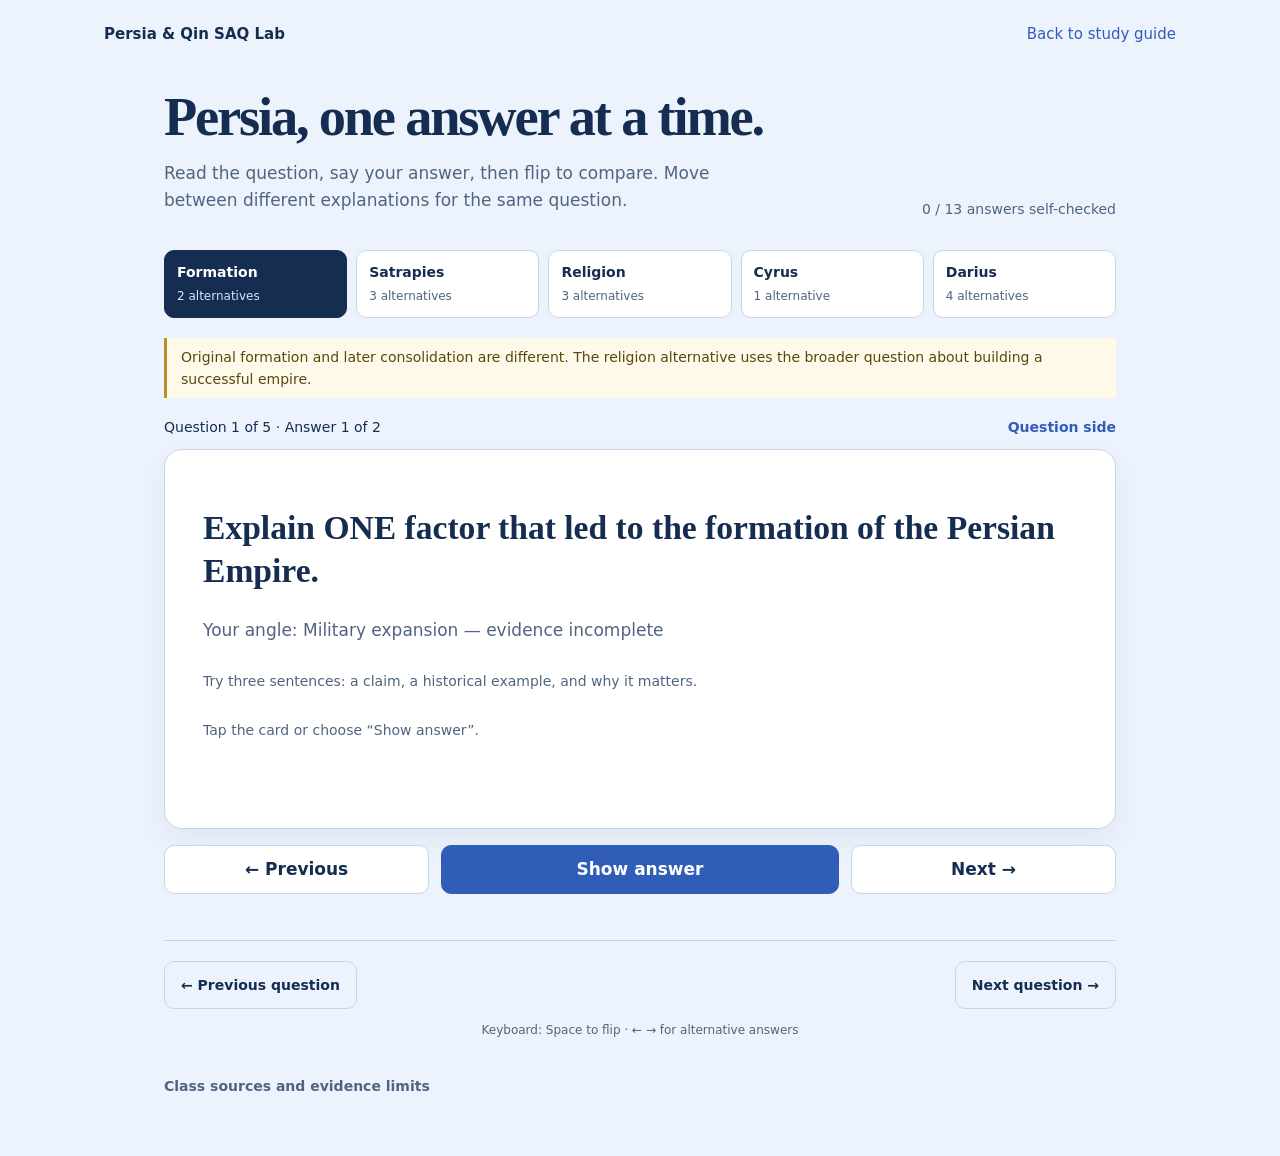
==== cards.html @ f844a017 "Add mobile Persia SAQ flip cards with expanded class-grounded evidence" ====
<!doctype html>
<html lang="en">
<head><meta charset="utf-8"><meta name="viewport" content="width=device-width,initial-scale=1"><meta name="description" content="Flip through teacher-grounded Persia SAQ model answers, with claims, evidence and analysis."><title>Persia • SAQ answer cards</title>
<style>
:root{--ink:#142d50;--blue:#305db8;--paper:#edf3fc;--line:#c7d5e8;--muted:#506481;--gold:#8b6513;--green:#176445}*{box-sizing:border-box}body{margin:0;background:var(--paper);color:var(--ink);font:17px/1.6 system-ui,-apple-system,BlinkMacSystemFont,"Segoe UI",sans-serif}button,select{font:inherit}button,a,select{-webkit-tap-highlight-color:transparent}button,select{min-height:48px}button{cursor:pointer;border:1px solid var(--line);border-radius:10px;padding:10px 16px;color:var(--ink);background:white;font-weight:650}button:hover{border-color:var(--blue)}button:focus-visible,a:focus-visible,select:focus-visible,summary:focus-visible{outline:3px solid #b47d00;outline-offset:4px}a{color:var(--blue)}header{max-width:1120px;margin:auto;padding:22px 24px;display:flex;justify-content:space-between;gap:18px;align-items:center}header a{text-decoration:none;font-size:15px}.brand{color:var(--ink);font-weight:750}main{max-width:1000px;margin:auto;padding:12px 24px 48px}.intro{display:flex;gap:24px;justify-content:space-between;align-items:end;margin-bottom:24px}h1{font:600 clamp(2.1rem,5vw,3.4rem)/1.1 Georgia,serif;letter-spacing:-.04em;margin:8px 0 12px}p{margin:0 0 12px}.intro p{color:var(--muted);max-width:600px}.progress{white-space:nowrap;font-size:14px;color:var(--muted);padding-bottom:6px}.topics{display:grid;grid-template-columns:repeat(5,minmax(0,1fr));gap:9px;margin-bottom:20px}.topics button{text-align:left;padding:12px;font-size:14px;line-height:1.4}.topics button span{display:block;font-size:12px;font-weight:450;color:var(--muted);margin-top:5px}.topics button[aria-pressed=true]{background:var(--ink);color:white;border-color:var(--ink)}.topics button[aria-pressed=true] span{color:#d8e5ff}.mobile-picker{display:none}select{width:100%;padding:10px;background:white;border:1px solid var(--line);border-radius:8px;color:var(--ink)}.scope{font-size:14px;border-left:3px solid #b98d2d;padding:8px 14px;margin:0 0 18px;color:#594710;background:#fff9e9}.deck-head{display:flex;justify-content:space-between;align-items:center;gap:16px;font-size:14px;margin-bottom:10px}.deck-head p{margin:0}.side-indicator{font-weight:700;color:var(--blue)}.card{background:white;border:1px solid var(--line);border-radius:18px;min-height:380px;padding:32px 38px;box-shadow:0 12px 30px #203f7110;cursor:pointer;overflow-wrap:anywhere}.card h2{font:600 clamp(1.65rem,3.5vw,2.1rem)/1.3 Georgia,serif;margin:24px 0}.card h3{font-size:1.1rem;margin:0 0 20px}.card .recall{font-size:17px;color:var(--muted);max-width:540px}.hint{font-size:14px;color:var(--muted);margin-top:26px}.tea{display:grid;gap:17px}.tea-row{display:grid;grid-template-columns:36px 1fr;gap:12px;align-items:start}.tea-row b{display:grid;place-items:center;width:32px;height:32px;background:#e9f0ff;color:var(--blue);border-radius:7px}.tea-row:nth-child(2) b{background:#fff2cc;color:var(--gold)}.tea-row:nth-child(3) b{background:#e0f3e9;color:var(--green)}.tea-row p{margin:0}.source{border-top:1px solid #e0e7f1;padding-top:16px;margin-top:22px;font-size:13px;color:var(--muted)}.bar{display:grid;grid-template-columns:1fr 1.5fr 1fr;gap:12px;margin-top:16px}.primary{background:var(--blue);border-color:var(--blue);color:white}.remember{display:flex;justify-content:center;gap:10px;margin:14px 0;min-height:48px}.remember button{font-size:14px}.remember[hidden]{display:none}.saved{color:var(--green);font-size:14px;text-align:center;min-height:24px}.question-nav{display:flex;justify-content:space-between;gap:12px;border-top:1px solid var(--line);padding-top:20px;margin-top:22px}.question-nav button{background:transparent;font-size:14px}.details{font-size:14px;color:var(--muted);margin-top:24px}.details summary{cursor:pointer;min-height:44px;display:flex;align-items:center;font-weight:650}.details p{margin:10px 0}.key-help{font-size:12px;color:var(--muted);margin-top:12px;text-align:center}.fade{animation:turn .18s ease-out}@keyframes turn{from{opacity:.5;transform:translateY(5px)}to{opacity:1;transform:none}}[hidden]{display:none!important}@media(prefers-reduced-motion:reduce){*{animation:none!important;scroll-behavior:auto!important}}@media(max-width:640px){body{font-size:16px}header{padding:16px;align-items:start}header a{font-size:13px}main{padding:8px 16px 32px}.intro{display:block;margin-bottom:16px}.intro p{font-size:15px}.progress{margin-top:8px}.topics{display:none}.mobile-picker{display:block;margin:16px 0}.mobile-picker label{display:block;font-size:14px;font-weight:650;margin-bottom:6px}.card{padding:23px 20px;min-height:360px;border-radius:14px}.card h2{margin:22px 0}.deck-head{font-size:12px}.bar{gap:7px;grid-template-columns:1fr 1.3fr 1fr}.bar button{padding:10px 5px;font-size:14px}.tea-row{grid-template-columns:28px 1fr;gap:9px}.tea-row b{width:26px;height:28px;font-size:14px}.question-nav button{font-size:13px;padding:9px}.scope{font-size:13px}.key-help{display:none}}
@media(max-width:640px){main{padding-bottom:115px}.bar{position:fixed;bottom:0;left:0;right:0;z-index:5;background:var(--paper);padding:10px 12px max(10px,env(safe-area-inset-bottom));margin:0;border-top:1px solid var(--line);box-shadow:0 -5px 20px #142d500c}.card{scroll-margin-top:12px}}
</style></head>
<body><header><a class="brand" href="./">Persia &amp; Qin SAQ Lab</a><a href="./">Back to study guide</a></header>
<main><div class="intro"><div><h1>Persia, one answer at a time.</h1><p>Read the question, say your answer, then flip to compare. Move between different explanations for the same question.</p></div><div id="progress" class="progress"></div></div>
<nav id="topics" class="topics" aria-label="Choose a question"></nav><div class="mobile-picker"><label for="question">Choose a question</label><select id="question"></select></div>
<p class="scope" id="scope"></p><div class="deck-head"><p id="position"></p><span id="side" class="side-indicator">Question side</span></div>
<article id="card" class="card" aria-label="SAQ revision card"><div id="front"><h2 id="prompt"></h2><p id="angle" class="recall"></p><p class="hint">Try three sentences: a claim, a historical example, and why it matters.</p><p class="hint">Tap the card or choose “Show answer”.</p></div><div id="back" hidden><h3 id="answerTitle"></h3><div id="tea" class="tea"></div><p class="source" id="source"></p></div></article>
<div class="bar"><button id="prev" aria-label="Previous alternative answer">← Previous</button><button id="flip" class="primary" aria-expanded="false" aria-controls="back">Show answer</button><button id="next" aria-label="Next alternative answer">Next →</button></div>
<div class="remember" id="remember" hidden><button id="again">Review again</button><button id="known">I can explain this</button></div><p id="status" class="saved" role="status" aria-live="polite"></p>
<div class="question-nav"><button id="prevQuestion">← Previous question</button><button id="nextQuestion">Next question →</button></div>
<p class="key-help">Keyboard: Space to flip · ← → for alternative answers</p>
<details class="details"><summary>Class sources and evidence limits</summary><p>These cards use the verified teacher-provided Persian Podcast Notes Worksheet, its rubric, and the Religion and Political Authority Worksheet and teacher answer document, especially Source 6: the Behistun Inscription. The explanations are tutor analysis of those materials. No outside historical examples have been added.</p><p>The Persia worksheet is a notes template, not completed student notes. Its headings establish Cyrus’s expansion, Darius’s administration, satrapies, the Royal Road and tolerance; they do not supply a detailed conquest example. The formation and Cyrus cards therefore explicitly flag their weaker evidence. The unread podcast and museum presentation are not treated as verified sources.</p><p>Religious tolerance helps explain building lasting imperial rule. Darius’s later religious claims explain consolidation and legitimacy, not the original formation under Cyrus. Card 2 in the first question uses the broader successful-empire wording discussed in our revision.</p><p>Some questions have fewer than four distinct supported alternatives. Similar wording has not been padded into extra factors. T–E–A follows your class scaffold; the labels are for revision, and each model contains three sentences.</p><p>Self-assessments stay in this browser. They are not test scores, teacher marks or synced accounts.</p></details>
</main>
<script>
const W='Persian Podcast Notes Worksheet: class topic and key concepts; explanation is tutor analysis.';
const B='Religion and Political Authority Worksheet, Source 6 (Behistun), and teacher answer document; explanation is tutor analysis.';
const groups=[
{name:'Formation',prompt:'Explain ONE factor that led to the formation of the Persian Empire.',scope:'Original formation and later consolidation are different. The religion alternative uses the broader question about building a successful empire.',answers:[
{name:'Military expansion — evidence incomplete',t:'Military expansion under Cyrus the Great contributed to the formation of the Persian Empire.',e:'The verified teacher worksheet identifies expansion under Cyrus the Great, but it does not name a conquest or describe an event that can supply a sufficiently specific historical example.',a:'Bringing different territories under one ruler expanded Persian control beyond its original kingdom and established an empire governing multiple peoples.',source:W+' Incomplete model: this E is a source-coverage note, not exam-ready historical evidence; a named conquest from the teacher resource is still needed.'},
{name:'Religious tolerance',prompt:'Explain ONE factor that helped Persia develop into a successful empire.',t:'Religious tolerance helped Persia build a successful empire by encouraging cooperation among conquered peoples.',e:'The Persian worksheet describes an imperial policy of tolerating conquered peoples’ religions, customs and laws, allowing communities to retain local practices under Persian political authority.',a:'Preserving local traditions reduced the disruption caused by conquest and gave communities fewer reasons to resist, helping Persian rulers turn military victories into lasting imperial control.',source:W+' Scope: this explains durable imperial rule, not the precise event that founded the empire.'}
]},
{name:'Satrapies',prompt:'Explain ONE way the satrapy system contributed to Persian success.',scope:'Three supported mechanisms: distributing work, extending royal authority, and coordinating government. A satrapy is a province; a satrap is its governor.',answers:[
{name:'Administrative efficiency',t:'The satrapy system contributed to Persian success by distributing the work of governing a large empire.',e:'In the satrapy system, Persian territory was divided into provinces called satrapies, each administered by a governor called a satrap who handled regional government under the king’s authority.',a:'Delegating regional responsibilities reduced the burden on the king, allowing government to operate across distant territories without requiring him to manage every local matter.',source:W},
{name:'Extending royal authority',t:'The satrapy system contributed to Persian success by extending royal authority into the provinces.',e:'Satraps exercised regional government within the Persian Empire while the king retained overall authority, so each satrapy remained an imperial province rather than a separate sovereign kingdom.',a:'Their position connected regional government to the Persian king, allowing the empire to delegate administrative work while retaining political control.',source:W},
{name:'Communication and coordination',t:'The satrapy system worked more effectively when provincial administration was connected by imperial communication.',e:'The Royal Road supported communication between royal authority and provincial officials, carrying the king’s orders outward and reports from regional administration back toward the centre.',a:'Communication helped connect provincial decisions with royal priorities, making it easier to coordinate government across distance.',source:W+' This specifies the road’s administrative use; a named route or journey time has not been verified in the class resources.'}
]},
{name:'Religion',prompt:'Explain ONE way religion supported the success of Persian rule.',scope:'Different explanations: accommodate communities, establish a right to rule, or give the restoration of order a moral justification.',answers:[
{name:'Tolerance and cooperation',t:'Religious tolerance supported Persian success by making imperial rule more acceptable to different communities.',e:'The teacher’s Persian worksheet describes tolerance of subject peoples’ religions, customs and laws, so communities could retain their religious traditions while remaining under Persian rule.',a:'Allowing communities to preserve valued traditions reduced the changes imposed by conquest, giving them fewer religious reasons to resist Persian authority.',source:W},
{name:'Divine legitimacy',t:'Religion supported Persian success by strengthening the king’s claim to legitimate authority.',e:'In the Behistun Inscription, dated around 520 BCE in the class worksheet, Darius credited Ahura Mazda with granting him kingship and authority over twenty-three lands, including Babylonia and Egypt.',a:'This presented his kingship as divinely approved, giving subjects a reason to recognize his authority beyond his possession of military power.',source:B},
{name:'Righteous order',t:'Religion supported Persian authority by presenting the suppression of rebellion as the restoration of righteous order.',e:'The teacher’s Behistun answer explains that Darius associated his suppression of rebellions with Ahura Mazda and asha, the Zoroastrian concept of truth, order and righteousness.',a:'This framing could make support for Darius appear morally justified and portray resistance as a threat to rightful order, strengthening his argument for obedience.',source:B}
]},
{name:'Cyrus',prompt:'Explain ONE characteristic of Cyrus’s leadership.',scope:'One characteristic is verified in the available worksheet. Specific personal acts of tolerance have not been confirmed in the teacher resources read so far.',answers:[
{name:'Expansionist leadership — evidence incomplete',t:'One characteristic of Cyrus’s leadership was his emphasis on territorial expansion.',e:'The verified teacher worksheet names Cyrus’s rise and expansion but does not supply a named campaign, conquered place or detailed action to substantiate this characteristic.',a:'Extending Persian authority over additional territories made Cyrus central to the empire’s growth and increased the range of peoples brought under Persian rule.',source:W+' Incomplete model: this E identifies the missing evidence and should not be copied as an exam answer; a concrete teacher-confirmed example is still needed.'}
]},
{name:'Darius',prompt:'Explain ONE characteristic of Darius’s leadership.',scope:'Four distinct alternatives: administrative organization, infrastructure, religious legitimacy and royal ancestry.',answers:[
{name:'Administrative organization',t:'One characteristic of Darius’s leadership was his emphasis on organizing imperial government.',e:'Darius’s administration used satrapies as provincial units, with satraps carrying out regional government while remaining subject to the Persian king’s overall authority.',a:'Dividing administrative responsibilities among regional governors made a large empire more manageable while preserving the king’s overall authority.',source:W},
{name:'Infrastructure',t:'One characteristic of Darius’s leadership was his use of infrastructure to support imperial coordination.',e:'The Royal Road connected imperial communication with regional government by supporting the movement of royal orders and officials’ reports across Persian territory.',a:'Connecting distant regions helped orders and information travel between officials and royal authority, improving the government’s ability to coordinate its work.',source:W},
{name:'Religious legitimacy',t:'One characteristic of Darius’s leadership was his use of religion to justify his authority.',e:'In the Behistun Inscription around 520 BCE, Darius attributed his kingship to Ahura Mazda and listed twenty-three subject lands, including Persia, Babylonia and Egypt, under this claim of divine support.',a:'Presenting himself as divinely chosen strengthened his claim to rightful rule and gave his political authority a religious justification.',source:B},
{name:'Royal ancestry',t:'One characteristic of Darius’s leadership was his emphasis on royal ancestry to establish his legitimacy.',e:'In the Behistun extract, Darius traced his ancestry through Hystaspes back to Achaemenes and claimed that eight members of his dynasty had been kings before him, making him the ninth.',a:'Associating himself with an established royal family presented his kingship as a continuation of legitimate dynastic authority, providing an ancestral justification alongside his religious claim.',source:B}
]}
];
let q=0,n=0,revealed=false;const $=id=>document.getElementById(id);let marks={};const storageKey='persia-saq-cards-v1';try{const stored=JSON.parse(localStorage.getItem(storageKey)||'{}');if(stored&&typeof stored==='object'&&!Array.isArray(stored))marks=stored}catch{}
const total=groups.reduce((s,g)=>s+g.answers.length,0);const validKeys=new Set(groups.flatMap((g,i)=>g.answers.map((a,j)=>i+'-'+j)));
groups.forEach((g,i)=>{const b=document.createElement('button');b.textContent=g.name;const s=document.createElement('span');s.textContent=g.answers.length+' alternative'+(g.answers.length===1?'':'s');b.append(s);b.onclick=()=>selectQuestion(i);$('topics').append(b);const o=document.createElement('option');o.value=i;o.textContent=(i+1)+'. '+g.name+' ('+g.answers.length+')';$('question').append(o)});
function bringCardIntoView(){if(matchMedia('(max-width:640px)').matches)$('card').scrollIntoView({block:'start'})}
function selectQuestion(i){q=(i+groups.length)%groups.length;n=0;revealed=false;render();bringCardIntoView()}
function move(d){n=(n+d+groups[q].answers.length)%groups[q].answers.length;revealed=false;render();bringCardIntoView()}
function render(){const g=groups[q],a=g.answers[n],key=q+'-'+n;$('question').value=q;[...$('topics').children].forEach((b,i)=>b.setAttribute('aria-pressed',i===q));$('scope').textContent=g.scope;$('position').textContent='Question '+(q+1)+' of 5 · Answer '+(n+1)+' of '+g.answers.length;$('prompt').textContent=a.prompt||g.prompt;$('angle').textContent='Your angle: '+a.name;$('answerTitle').textContent=a.name;$('tea').replaceChildren();[['T',a.t],['E',a.e],['A',a.a]].forEach(([label,text])=>{const row=document.createElement('div');row.className='tea-row';const b=document.createElement('b');b.textContent=label;const p=document.createElement('p');p.textContent=text;row.append(b,p);$('tea').append(row)});$('source').textContent=a.source;$('front').hidden=revealed;$('back').hidden=!revealed;$('side').textContent=revealed?'T–E–A answer':'Question side';$('flip').textContent=revealed?'Show question':'Show answer';$('flip').setAttribute('aria-expanded',revealed);$('remember').hidden=!revealed;$('prev').disabled=g.answers.length===1;$('next').disabled=g.answers.length===1;$('status').textContent=marks[key]==='known'?'Marked: I can explain this':marks[key]==='again'?'Marked for another review':'';const known=Object.entries(marks).filter(([k,v])=>validKeys.has(k)&&v==='known').length;$('progress').textContent=known+' / '+total+' answers self-checked';$('card').classList.remove('fade');void $('card').offsetWidth;$('card').classList.add('fade')}
function flip(){revealed=!revealed;render();bringCardIntoView()}
function mark(value){marks[q+'-'+n]=value;let saved=true;try{localStorage.setItem(storageKey,JSON.stringify(marks))}catch{saved=false}render();if(!saved)$('status').textContent+=' · This browser could not save your choice.'}
$('flip').onclick=flip;$('card').onclick=()=>{if(!window.getSelection().toString())flip()};$('prev').onclick=()=>move(-1);$('next').onclick=()=>move(1);$('question').onchange=e=>selectQuestion(Number(e.target.value));$('prevQuestion').onclick=()=>selectQuestion(q-1);$('nextQuestion').onclick=()=>selectQuestion(q+1);$('known').onclick=()=>mark('known');$('again').onclick=()=>mark('again');document.addEventListener('keydown',e=>{if(e.target.closest('button,select,a,summary,input,textarea')||e.altKey||e.metaKey||e.ctrlKey)return;if(e.code==='Space'){e.preventDefault();flip()}else if(e.key==='ArrowRight'){e.preventDefault();move(1)}else if(e.key==='ArrowLeft'){e.preventDefault();move(-1)}});render();
</script></body></html>
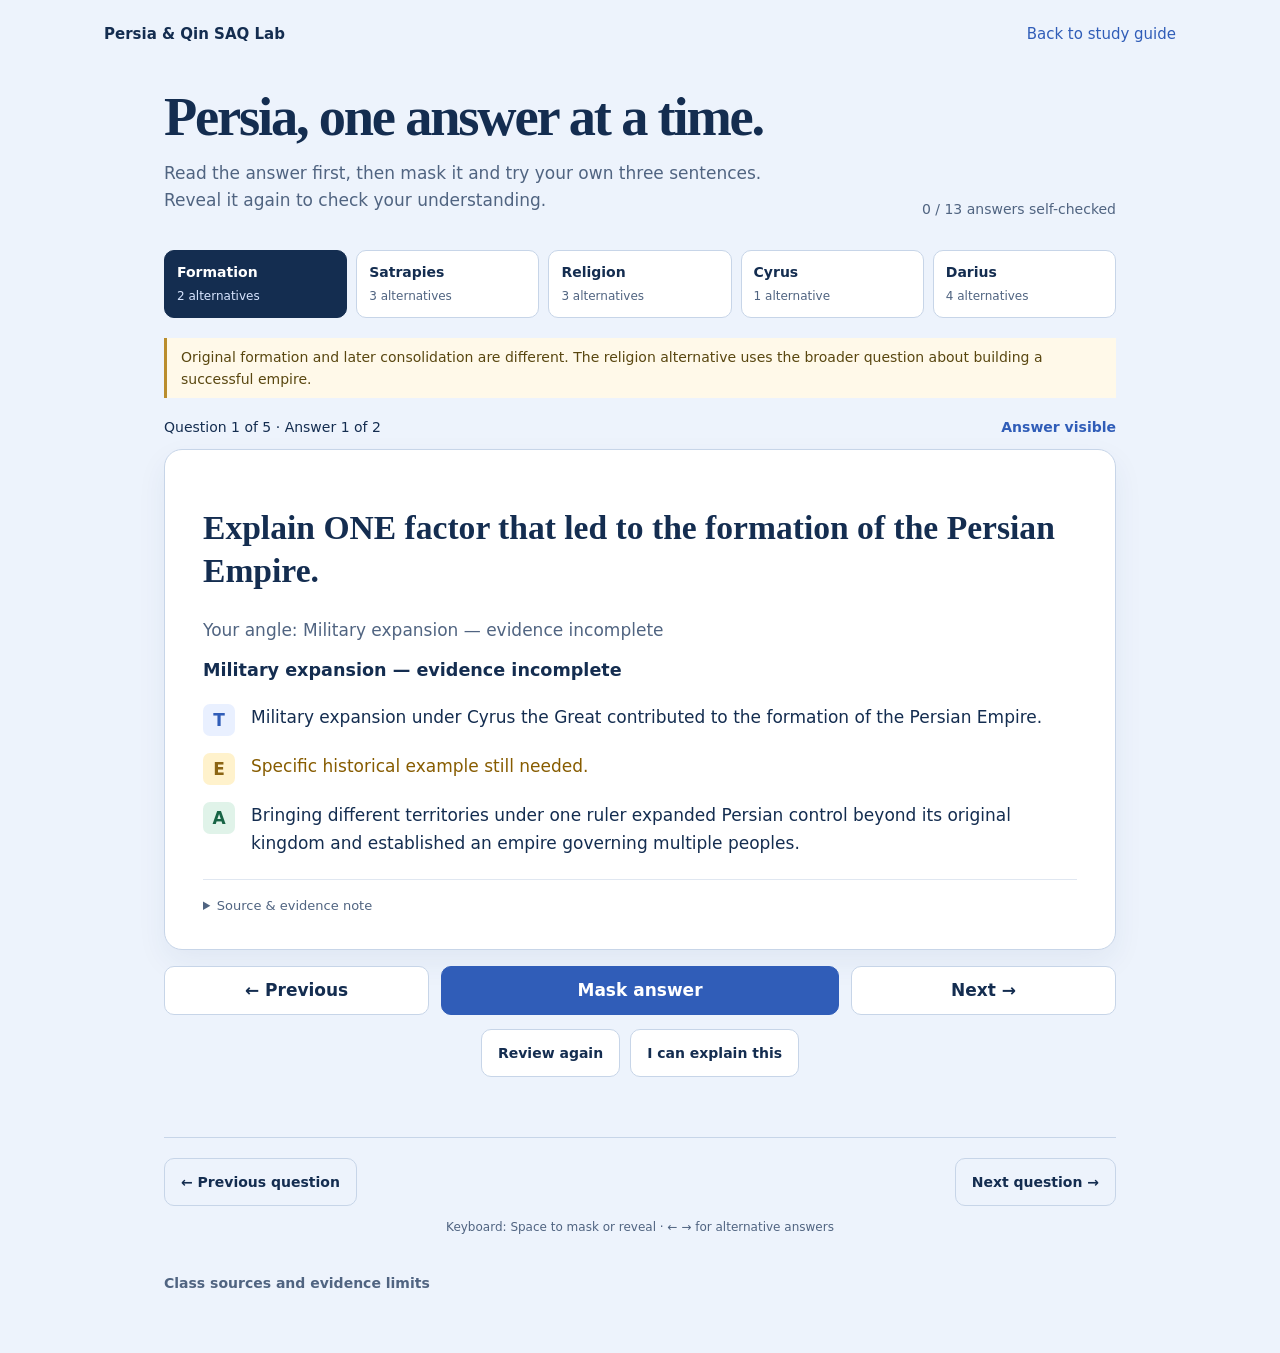
==== commit 51836543: "Show SAQ answers first with an explicit mask and reveal button" ====
--- a/cards.html
+++ b/cards.html
@@ -2,18 +2,18 @@
 <html lang="en">
 <head><meta charset="utf-8"><meta name="viewport" content="width=device-width,initial-scale=1"><meta name="description" content="Flip through teacher-grounded Persia SAQ model answers, with claims, evidence and analysis."><title>Persia • SAQ answer cards</title>
 <style>
-:root{--ink:#142d50;--blue:#305db8;--paper:#edf3fc;--line:#c7d5e8;--muted:#506481;--gold:#8b6513;--green:#176445}*{box-sizing:border-box}body{margin:0;background:var(--paper);color:var(--ink);font:17px/1.6 system-ui,-apple-system,BlinkMacSystemFont,"Segoe UI",sans-serif}button,select{font:inherit}button,a,select{-webkit-tap-highlight-color:transparent}button,select{min-height:48px}button{cursor:pointer;border:1px solid var(--line);border-radius:10px;padding:10px 16px;color:var(--ink);background:white;font-weight:650}button:hover{border-color:var(--blue)}button:focus-visible,a:focus-visible,select:focus-visible,summary:focus-visible{outline:3px solid #b47d00;outline-offset:4px}a{color:var(--blue)}header{max-width:1120px;margin:auto;padding:22px 24px;display:flex;justify-content:space-between;gap:18px;align-items:center}header a{text-decoration:none;font-size:15px}.brand{color:var(--ink);font-weight:750}main{max-width:1000px;margin:auto;padding:12px 24px 48px}.intro{display:flex;gap:24px;justify-content:space-between;align-items:end;margin-bottom:24px}h1{font:600 clamp(2.1rem,5vw,3.4rem)/1.1 Georgia,serif;letter-spacing:-.04em;margin:8px 0 12px}p{margin:0 0 12px}.intro p{color:var(--muted);max-width:600px}.progress{white-space:nowrap;font-size:14px;color:var(--muted);padding-bottom:6px}.topics{display:grid;grid-template-columns:repeat(5,minmax(0,1fr));gap:9px;margin-bottom:20px}.topics button{text-align:left;padding:12px;font-size:14px;line-height:1.4}.topics button span{display:block;font-size:12px;font-weight:450;color:var(--muted);margin-top:5px}.topics button[aria-pressed=true]{background:var(--ink);color:white;border-color:var(--ink)}.topics button[aria-pressed=true] span{color:#d8e5ff}.mobile-picker{display:none}select{width:100%;padding:10px;background:white;border:1px solid var(--line);border-radius:8px;color:var(--ink)}.scope{font-size:14px;border-left:3px solid #b98d2d;padding:8px 14px;margin:0 0 18px;color:#594710;background:#fff9e9}.deck-head{display:flex;justify-content:space-between;align-items:center;gap:16px;font-size:14px;margin-bottom:10px}.deck-head p{margin:0}.side-indicator{font-weight:700;color:var(--blue)}.card{background:white;border:1px solid var(--line);border-radius:18px;min-height:380px;padding:32px 38px;box-shadow:0 12px 30px #203f7110;cursor:pointer;overflow-wrap:anywhere}.card h2{font:600 clamp(1.65rem,3.5vw,2.1rem)/1.3 Georgia,serif;margin:24px 0}.card h3{font-size:1.1rem;margin:0 0 20px}.card .recall{font-size:17px;color:var(--muted);max-width:540px}.hint{font-size:14px;color:var(--muted);margin-top:26px}.tea{display:grid;gap:17px}.tea-row{display:grid;grid-template-columns:36px 1fr;gap:12px;align-items:start}.tea-row b{display:grid;place-items:center;width:32px;height:32px;background:#e9f0ff;color:var(--blue);border-radius:7px}.tea-row:nth-child(2) b{background:#fff2cc;color:var(--gold)}.tea-row:nth-child(3) b{background:#e0f3e9;color:var(--green)}.tea-row p{margin:0}.source{border-top:1px solid #e0e7f1;padding-top:16px;margin-top:22px;font-size:13px;color:var(--muted)}.bar{display:grid;grid-template-columns:1fr 1.5fr 1fr;gap:12px;margin-top:16px}.primary{background:var(--blue);border-color:var(--blue);color:white}.remember{display:flex;justify-content:center;gap:10px;margin:14px 0;min-height:48px}.remember button{font-size:14px}.remember[hidden]{display:none}.saved{color:var(--green);font-size:14px;text-align:center;min-height:24px}.question-nav{display:flex;justify-content:space-between;gap:12px;border-top:1px solid var(--line);padding-top:20px;margin-top:22px}.question-nav button{background:transparent;font-size:14px}.details{font-size:14px;color:var(--muted);margin-top:24px}.details summary{cursor:pointer;min-height:44px;display:flex;align-items:center;font-weight:650}.details p{margin:10px 0}.key-help{font-size:12px;color:var(--muted);margin-top:12px;text-align:center}.fade{animation:turn .18s ease-out}@keyframes turn{from{opacity:.5;transform:translateY(5px)}to{opacity:1;transform:none}}[hidden]{display:none!important}@media(prefers-reduced-motion:reduce){*{animation:none!important;scroll-behavior:auto!important}}@media(max-width:640px){body{font-size:16px}header{padding:16px;align-items:start}header a{font-size:13px}main{padding:8px 16px 32px}.intro{display:block;margin-bottom:16px}.intro p{font-size:15px}.progress{margin-top:8px}.topics{display:none}.mobile-picker{display:block;margin:16px 0}.mobile-picker label{display:block;font-size:14px;font-weight:650;margin-bottom:6px}.card{padding:23px 20px;min-height:360px;border-radius:14px}.card h2{margin:22px 0}.deck-head{font-size:12px}.bar{gap:7px;grid-template-columns:1fr 1.3fr 1fr}.bar button{padding:10px 5px;font-size:14px}.tea-row{grid-template-columns:28px 1fr;gap:9px}.tea-row b{width:26px;height:28px;font-size:14px}.question-nav button{font-size:13px;padding:9px}.scope{font-size:13px}.key-help{display:none}}
+:root{--ink:#142d50;--blue:#305db8;--paper:#edf3fc;--line:#c7d5e8;--muted:#506481;--gold:#8b6513;--green:#176445}*{box-sizing:border-box}body{margin:0;background:var(--paper);color:var(--ink);font:17px/1.6 system-ui,-apple-system,BlinkMacSystemFont,"Segoe UI",sans-serif}button,select{font:inherit}button,a,select{-webkit-tap-highlight-color:transparent}button,select{min-height:48px}button{cursor:pointer;border:1px solid var(--line);border-radius:10px;padding:10px 16px;color:var(--ink);background:white;font-weight:650}button:hover{border-color:var(--blue)}button:focus-visible,a:focus-visible,select:focus-visible,summary:focus-visible{outline:3px solid #b47d00;outline-offset:4px}a{color:var(--blue)}header{max-width:1120px;margin:auto;padding:22px 24px;display:flex;justify-content:space-between;gap:18px;align-items:center}header a{text-decoration:none;font-size:15px}.brand{color:var(--ink);font-weight:750}main{max-width:1000px;margin:auto;padding:12px 24px 48px}.intro{display:flex;gap:24px;justify-content:space-between;align-items:end;margin-bottom:24px}h1{font:600 clamp(2.1rem,5vw,3.4rem)/1.1 Georgia,serif;letter-spacing:-.04em;margin:8px 0 12px}p{margin:0 0 12px}.intro p{color:var(--muted);max-width:600px}.progress{white-space:nowrap;font-size:14px;color:var(--muted);padding-bottom:6px}.topics{display:grid;grid-template-columns:repeat(5,minmax(0,1fr));gap:9px;margin-bottom:20px}.topics button{text-align:left;padding:12px;font-size:14px;line-height:1.4}.topics button span{display:block;font-size:12px;font-weight:450;color:var(--muted);margin-top:5px}.topics button[aria-pressed=true]{background:var(--ink);color:white;border-color:var(--ink)}.topics button[aria-pressed=true] span{color:#d8e5ff}.mobile-picker{display:none}select{width:100%;padding:10px;background:white;border:1px solid var(--line);border-radius:8px;color:var(--ink)}.scope{font-size:14px;border-left:3px solid #b98d2d;padding:8px 14px;margin:0 0 18px;color:#594710;background:#fff9e9}.deck-head{display:flex;justify-content:space-between;align-items:center;gap:16px;font-size:14px;margin-bottom:10px}.deck-head p{margin:0}.side-indicator{font-weight:700;color:var(--blue)}.card{background:white;border:1px solid var(--line);border-radius:18px;min-height:380px;padding:32px 38px;box-shadow:0 12px 30px #203f7110;cursor:default;overflow-wrap:anywhere}.card h2{font:600 clamp(1.65rem,3.5vw,2.1rem)/1.3 Georgia,serif;margin:24px 0}.card h3{font-size:1.1rem;margin:0 0 20px}.card .recall{font-size:17px;color:var(--muted);max-width:540px}.hint{font-size:14px;color:var(--muted);margin-top:26px}.tea{display:grid;gap:17px}.tea-row{display:grid;grid-template-columns:36px 1fr;gap:12px;align-items:start}.tea-row b{display:grid;place-items:center;width:32px;height:32px;background:#e9f0ff;color:var(--blue);border-radius:7px}.tea-row:nth-child(2) b{background:#fff2cc;color:var(--gold)}.tea-row:nth-child(3) b{background:#e0f3e9;color:var(--green)}.tea-row p{margin:0}.source{border-top:1px solid #e0e7f1;padding-top:16px;margin-top:22px;font-size:13px;color:var(--muted)}.bar{display:grid;grid-template-columns:1fr 1.5fr 1fr;gap:12px;margin-top:16px}.primary{background:var(--blue);border-color:var(--blue);color:white}.remember{display:flex;justify-content:center;gap:10px;margin:14px 0;min-height:48px}.remember button{font-size:14px}.remember[hidden]{display:none}.saved{color:var(--green);font-size:14px;text-align:center;min-height:24px}.question-nav{display:flex;justify-content:space-between;gap:12px;border-top:1px solid var(--line);padding-top:20px;margin-top:22px}.question-nav button{background:transparent;font-size:14px}.details{font-size:14px;color:var(--muted);margin-top:24px}.details summary{cursor:pointer;min-height:44px;display:flex;align-items:center;font-weight:650}.details p{margin:10px 0}.key-help{font-size:12px;color:var(--muted);margin-top:12px;text-align:center}.fade{animation:turn .18s ease-out}@keyframes turn{from{opacity:.5;transform:translateY(5px)}to{opacity:1;transform:none}}[hidden]{display:none!important}@media(prefers-reduced-motion:reduce){*{animation:none!important;scroll-behavior:auto!important}}@media(max-width:640px){body{font-size:16px}header{padding:16px;align-items:start}header a{font-size:13px}main{padding:8px 16px 32px}.intro{display:block;margin-bottom:16px}.intro p{font-size:15px}.progress{margin-top:8px}.topics{display:none}.mobile-picker{display:block;margin:16px 0}.mobile-picker label{display:block;font-size:14px;font-weight:650;margin-bottom:6px}.card{padding:23px 20px;min-height:360px;border-radius:14px}.card h2{margin:22px 0}.deck-head{font-size:12px}.bar{gap:7px;grid-template-columns:1fr 1.3fr 1fr}.bar button{padding:10px 5px;font-size:14px}.tea-row{grid-template-columns:28px 1fr;gap:9px}.tea-row b{width:26px;height:28px;font-size:14px}.question-nav button{font-size:13px;padding:9px}.scope{font-size:13px}.key-help{display:none}}
 @media(max-width:640px){main{padding-bottom:115px}.bar{position:fixed;bottom:0;left:0;right:0;z-index:5;background:var(--paper);padding:10px 12px max(10px,env(safe-area-inset-bottom));margin:0;border-top:1px solid var(--line);box-shadow:0 -5px 20px #142d500c}.card{scroll-margin-top:12px}}
 </style></head>
 <body><header><a class="brand" href="./">Persia &amp; Qin SAQ Lab</a><a href="./">Back to study guide</a></header>
-<main><div class="intro"><div><h1>Persia, one answer at a time.</h1><p>Read the question, say your answer, then flip to compare. Move between different explanations for the same question.</p></div><div id="progress" class="progress"></div></div>
+<main><div class="intro"><div><h1>Persia, one answer at a time.</h1><p>Read the answer first, then mask it and try your own three sentences. Reveal it again to check your understanding.</p></div><div id="progress" class="progress"></div></div>
 <nav id="topics" class="topics" aria-label="Choose a question"></nav><div class="mobile-picker"><label for="question">Choose a question</label><select id="question"></select></div>
 <p class="scope" id="scope"></p><div class="deck-head"><p id="position"></p><span id="side" class="side-indicator">Question side</span></div>
-<article id="card" class="card" aria-label="SAQ revision card"><div id="front"><h2 id="prompt"></h2><p id="angle" class="recall"></p><p class="hint">Try three sentences: a claim, a historical example, and why it matters.</p><p class="hint">Tap the card or choose “Show answer”.</p></div><div id="back" hidden><h3 id="answerTitle"></h3><div id="tea" class="tea"></div><p class="source" id="source"></p></div></article>
-<div class="bar"><button id="prev" aria-label="Previous alternative answer">← Previous</button><button id="flip" class="primary" aria-expanded="false" aria-controls="back">Show answer</button><button id="next" aria-label="Next alternative answer">Next →</button></div>
+<article id="card" class="card" aria-label="SAQ revision card"><div id="front"><h2 id="prompt"></h2><p id="angle" class="recall"></p><p class="hint" id="recallHint" hidden>Try three sentences: a claim, a historical example, and why it matters. Then choose “Reveal answer” to compare.</p></div><div id="back" hidden><h3 id="answerTitle"></h3><div id="tea" class="tea"></div><details class="source"><summary>Source &amp; evidence note</summary><p id="source"></p></details></div></article>
+<div class="bar"><button id="prev" aria-label="Previous alternative answer">← Previous</button><button id="flip" class="primary" aria-expanded="true" aria-controls="back">Mask answer</button><button id="next" aria-label="Next alternative answer">Next →</button></div>
 <div class="remember" id="remember" hidden><button id="again">Review again</button><button id="known">I can explain this</button></div><p id="status" class="saved" role="status" aria-live="polite"></p>
 <div class="question-nav"><button id="prevQuestion">← Previous question</button><button id="nextQuestion">Next question →</button></div>
-<p class="key-help">Keyboard: Space to flip · ← → for alternative answers</p>
+<p class="key-help">Keyboard: Space to mask or reveal · ← → for alternative answers</p>
 <details class="details"><summary>Class sources and evidence limits</summary><p>These cards use the verified teacher-provided Persian Podcast Notes Worksheet, its rubric, and the Religion and Political Authority Worksheet and teacher answer document, especially Source 6: the Behistun Inscription. The explanations are tutor analysis of those materials. No outside historical examples have been added.</p><p>The Persia worksheet is a notes template, not completed student notes. Its headings establish Cyrus’s expansion, Darius’s administration, satrapies, the Royal Road and tolerance; they do not supply a detailed conquest example. The formation and Cyrus cards therefore explicitly flag their weaker evidence. The unread podcast and museum presentation are not treated as verified sources.</p><p>Religious tolerance helps explain building lasting imperial rule. Darius’s later religious claims explain consolidation and legitimacy, not the original formation under Cyrus. Card 2 in the first question uses the broader successful-empire wording discussed in our revision.</p><p>Some questions have fewer than four distinct supported alternatives. Similar wording has not been padded into extra factors. T–E–A follows your class scaffold; the labels are for revision, and each model contains three sentences.</p><p>Self-assessments stay in this browser. They are not test scores, teacher marks or synced accounts.</p></details>
 </main>
 <script>
@@ -21,8 +21,8 @@
 const B='Religion and Political Authority Worksheet, Source 6 (Behistun), and teacher answer document; explanation is tutor analysis.';
 const groups=[
 {name:'Formation',prompt:'Explain ONE factor that led to the formation of the Persian Empire.',scope:'Original formation and later consolidation are different. The religion alternative uses the broader question about building a successful empire.',answers:[
-{name:'Military expansion — evidence incomplete',t:'Military expansion under Cyrus the Great contributed to the formation of the Persian Empire.',e:'The verified teacher worksheet identifies expansion under Cyrus the Great, but it does not name a conquest or describe an event that can supply a sufficiently specific historical example.',a:'Bringing different territories under one ruler expanded Persian control beyond its original kingdom and established an empire governing multiple peoples.',source:W+' Incomplete model: this E is a source-coverage note, not exam-ready historical evidence; a named conquest from the teacher resource is still needed.'},
-{name:'Religious tolerance',prompt:'Explain ONE factor that helped Persia develop into a successful empire.',t:'Religious tolerance helped Persia build a successful empire by encouraging cooperation among conquered peoples.',e:'The Persian worksheet describes an imperial policy of tolerating conquered peoples’ religions, customs and laws, allowing communities to retain local practices under Persian political authority.',a:'Preserving local traditions reduced the disruption caused by conquest and gave communities fewer reasons to resist, helping Persian rulers turn military victories into lasting imperial control.',source:W+' Scope: this explains durable imperial rule, not the precise event that founded the empire.'}
+{name:'Military expansion — evidence incomplete',t:'Military expansion under Cyrus the Great contributed to the formation of the Persian Empire.',e:'',a:'Bringing different territories under one ruler expanded Persian control beyond its original kingdom and established an empire governing multiple peoples.',source:W+' Incomplete model: the E slot is intentionally unfilled; a named conquest from the teacher resource is still needed.'},
+{name:'Religious tolerance',prompt:'Explain ONE factor that helped Persia develop into a successful empire.',t:'Religious tolerance helped Persia build a successful empire by encouraging cooperation among conquered peoples.',e:'Persian rulers tolerated conquered peoples’ religions, customs and laws, allowing communities to retain local practices under Persian political authority.',a:'Preserving local traditions reduced the disruption caused by conquest and gave communities fewer reasons to resist, helping Persian rulers turn military victories into lasting imperial control.',source:W+' Scope: this explains durable imperial rule, not the precise event that founded the empire.'}
 ]},
 {name:'Satrapies',prompt:'Explain ONE way the satrapy system contributed to Persian success.',scope:'Three supported mechanisms: distributing work, extending royal authority, and coordinating government. A satrapy is a province; a satrap is its governor.',answers:[
 {name:'Administrative efficiency',t:'The satrapy system contributed to Persian success by distributing the work of governing a large empire.',e:'In the satrapy system, Persian territory was divided into provinces called satrapies, each administered by a governor called a satrap who handled regional government under the king’s authority.',a:'Delegating regional responsibilities reduced the burden on the king, allowing government to operate across distant territories without requiring him to manage every local matter.',source:W},
@@ -30,12 +30,12 @@
 {name:'Communication and coordination',t:'The satrapy system worked more effectively when provincial administration was connected by imperial communication.',e:'The Royal Road supported communication between royal authority and provincial officials, carrying the king’s orders outward and reports from regional administration back toward the centre.',a:'Communication helped connect provincial decisions with royal priorities, making it easier to coordinate government across distance.',source:W+' This specifies the road’s administrative use; a named route or journey time has not been verified in the class resources.'}
 ]},
 {name:'Religion',prompt:'Explain ONE way religion supported the success of Persian rule.',scope:'Different explanations: accommodate communities, establish a right to rule, or give the restoration of order a moral justification.',answers:[
-{name:'Tolerance and cooperation',t:'Religious tolerance supported Persian success by making imperial rule more acceptable to different communities.',e:'The teacher’s Persian worksheet describes tolerance of subject peoples’ religions, customs and laws, so communities could retain their religious traditions while remaining under Persian rule.',a:'Allowing communities to preserve valued traditions reduced the changes imposed by conquest, giving them fewer religious reasons to resist Persian authority.',source:W},
-{name:'Divine legitimacy',t:'Religion supported Persian success by strengthening the king’s claim to legitimate authority.',e:'In the Behistun Inscription, dated around 520 BCE in the class worksheet, Darius credited Ahura Mazda with granting him kingship and authority over twenty-three lands, including Babylonia and Egypt.',a:'This presented his kingship as divinely approved, giving subjects a reason to recognize his authority beyond his possession of military power.',source:B},
-{name:'Righteous order',t:'Religion supported Persian authority by presenting the suppression of rebellion as the restoration of righteous order.',e:'The teacher’s Behistun answer explains that Darius associated his suppression of rebellions with Ahura Mazda and asha, the Zoroastrian concept of truth, order and righteousness.',a:'This framing could make support for Darius appear morally justified and portray resistance as a threat to rightful order, strengthening his argument for obedience.',source:B}
+{name:'Tolerance and cooperation',t:'Religious tolerance supported Persian success by making imperial rule more acceptable to different communities.',e:'Persian rulers allowed subject peoples to retain their religions, customs and laws while remaining under Persian political authority.',a:'Allowing communities to preserve valued traditions reduced the changes imposed by conquest, giving them fewer religious reasons to resist Persian authority.',source:W},
+{name:'Divine legitimacy',t:'Religion supported Persian success by strengthening the king’s claim to legitimate authority.',e:'In the Behistun Inscription, dated around 520 BCE, Darius credited Ahura Mazda with granting him kingship and authority over twenty-three lands, including Babylonia and Egypt.',a:'This presented his kingship as divinely approved, giving subjects a reason to recognize his authority beyond his possession of military power.',source:B},
+{name:'Righteous order',t:'Religion supported Persian authority by presenting the suppression of rebellion as the restoration of righteous order.',e:'Darius associated his suppression of rebellions with Ahura Mazda and asha, the Zoroastrian concept of truth, order and righteousness.',a:'This framing could make support for Darius appear morally justified and portray resistance as a threat to rightful order, strengthening his argument for obedience.',source:B}
 ]},
-{name:'Cyrus',prompt:'Explain ONE characteristic of Cyrus’s leadership.',scope:'One characteristic is verified in the available worksheet. Specific personal acts of tolerance have not been confirmed in the teacher resources read so far.',answers:[
-{name:'Expansionist leadership — evidence incomplete',t:'One characteristic of Cyrus’s leadership was his emphasis on territorial expansion.',e:'The verified teacher worksheet names Cyrus’s rise and expansion but does not supply a named campaign, conquered place or detailed action to substantiate this characteristic.',a:'Extending Persian authority over additional territories made Cyrus central to the empire’s growth and increased the range of peoples brought under Persian rule.',source:W+' Incomplete model: this E identifies the missing evidence and should not be copied as an exam answer; a concrete teacher-confirmed example is still needed.'}
+{name:'Cyrus',prompt:'Explain ONE characteristic of Cyrus’s leadership.',scope:'Expansion is the supported characteristic here; its evidence still needs a named historical example. Specific personal acts of tolerance remain unverified.',answers:[
+{name:'Expansionist leadership — evidence incomplete',t:'One characteristic of Cyrus’s leadership was his emphasis on territorial expansion.',e:'',a:'Extending Persian authority over additional territories made Cyrus central to the empire’s growth and increased the range of peoples brought under Persian rule.',source:W+' Incomplete model: the E slot is intentionally unfilled; a concrete teacher-confirmed example is still needed.'}
 ]},
 {name:'Darius',prompt:'Explain ONE characteristic of Darius’s leadership.',scope:'Four distinct alternatives: administrative organization, infrastructure, religious legitimacy and royal ancestry.',answers:[
 {name:'Administrative organization',t:'One characteristic of Darius’s leadership was his emphasis on organizing imperial government.',e:'Darius’s administration used satrapies as provincial units, with satraps carrying out regional government while remaining subject to the Persian king’s overall authority.',a:'Dividing administrative responsibilities among regional governors made a large empire more manageable while preserving the king’s overall authority.',source:W},
@@ -44,14 +44,14 @@
 {name:'Royal ancestry',t:'One characteristic of Darius’s leadership was his emphasis on royal ancestry to establish his legitimacy.',e:'In the Behistun extract, Darius traced his ancestry through Hystaspes back to Achaemenes and claimed that eight members of his dynasty had been kings before him, making him the ninth.',a:'Associating himself with an established royal family presented his kingship as a continuation of legitimate dynastic authority, providing an ancestral justification alongside his religious claim.',source:B}
 ]}
 ];
-let q=0,n=0,revealed=false;const $=id=>document.getElementById(id);let marks={};const storageKey='persia-saq-cards-v1';try{const stored=JSON.parse(localStorage.getItem(storageKey)||'{}');if(stored&&typeof stored==='object'&&!Array.isArray(stored))marks=stored}catch{}
+let q=0,n=0,revealed=true;const $=id=>document.getElementById(id);let marks={};const storageKey='persia-saq-cards-v1';try{const stored=JSON.parse(localStorage.getItem(storageKey)||'{}');if(stored&&typeof stored==='object'&&!Array.isArray(stored))marks=stored}catch{}
 const total=groups.reduce((s,g)=>s+g.answers.length,0);const validKeys=new Set(groups.flatMap((g,i)=>g.answers.map((a,j)=>i+'-'+j)));
 groups.forEach((g,i)=>{const b=document.createElement('button');b.textContent=g.name;const s=document.createElement('span');s.textContent=g.answers.length+' alternative'+(g.answers.length===1?'':'s');b.append(s);b.onclick=()=>selectQuestion(i);$('topics').append(b);const o=document.createElement('option');o.value=i;o.textContent=(i+1)+'. '+g.name+' ('+g.answers.length+')';$('question').append(o)});
 function bringCardIntoView(){if(matchMedia('(max-width:640px)').matches)$('card').scrollIntoView({block:'start'})}
-function selectQuestion(i){q=(i+groups.length)%groups.length;n=0;revealed=false;render();bringCardIntoView()}
-function move(d){n=(n+d+groups[q].answers.length)%groups[q].answers.length;revealed=false;render();bringCardIntoView()}
-function render(){const g=groups[q],a=g.answers[n],key=q+'-'+n;$('question').value=q;[...$('topics').children].forEach((b,i)=>b.setAttribute('aria-pressed',i===q));$('scope').textContent=g.scope;$('position').textContent='Question '+(q+1)+' of 5 · Answer '+(n+1)+' of '+g.answers.length;$('prompt').textContent=a.prompt||g.prompt;$('angle').textContent='Your angle: '+a.name;$('answerTitle').textContent=a.name;$('tea').replaceChildren();[['T',a.t],['E',a.e],['A',a.a]].forEach(([label,text])=>{const row=document.createElement('div');row.className='tea-row';const b=document.createElement('b');b.textContent=label;const p=document.createElement('p');p.textContent=text;row.append(b,p);$('tea').append(row)});$('source').textContent=a.source;$('front').hidden=revealed;$('back').hidden=!revealed;$('side').textContent=revealed?'T–E–A answer':'Question side';$('flip').textContent=revealed?'Show question':'Show answer';$('flip').setAttribute('aria-expanded',revealed);$('remember').hidden=!revealed;$('prev').disabled=g.answers.length===1;$('next').disabled=g.answers.length===1;$('status').textContent=marks[key]==='known'?'Marked: I can explain this':marks[key]==='again'?'Marked for another review':'';const known=Object.entries(marks).filter(([k,v])=>validKeys.has(k)&&v==='known').length;$('progress').textContent=known+' / '+total+' answers self-checked';$('card').classList.remove('fade');void $('card').offsetWidth;$('card').classList.add('fade')}
+function selectQuestion(i){q=(i+groups.length)%groups.length;n=0;revealed=true;render();bringCardIntoView()}
+function move(d){n=(n+d+groups[q].answers.length)%groups[q].answers.length;revealed=true;render();bringCardIntoView()}
+function render(){const g=groups[q],a=g.answers[n],key=q+'-'+n;$('question').value=q;[...$('topics').children].forEach((b,i)=>b.setAttribute('aria-pressed',i===q));$('scope').textContent=g.scope;$('position').textContent='Question '+(q+1)+' of 5 · Answer '+(n+1)+' of '+g.answers.length;$('prompt').textContent=a.prompt||g.prompt;$('angle').textContent='Your angle: '+a.name;$('answerTitle').textContent=a.name;$('tea').replaceChildren();[['T',a.t],['E',a.e],['A',a.a]].forEach(([label,text])=>{const row=document.createElement('div');row.className='tea-row';const b=document.createElement('b');b.textContent=label;const p=document.createElement('p');p.textContent=text||'Specific historical example still needed.';if(!text)p.style.color='#875c00';row.append(b,p);$('tea').append(row)});$('source').textContent=a.source;$('front').hidden=false;$('recallHint').hidden=revealed;$('back').hidden=!revealed;$('side').textContent=revealed?'Answer visible':'Answer masked';$('flip').textContent=revealed?'Mask answer':'Reveal answer';$('flip').setAttribute('aria-expanded',revealed);$('remember').hidden=!revealed;$('prev').disabled=g.answers.length===1;$('next').disabled=g.answers.length===1;$('status').textContent=marks[key]==='known'?'Marked: I can explain this':marks[key]==='again'?'Marked for another review':'';const known=Object.entries(marks).filter(([k,v])=>validKeys.has(k)&&v==='known').length;$('progress').textContent=known+' / '+total+' answers self-checked';$('card').classList.remove('fade');void $('card').offsetWidth;$('card').classList.add('fade')}
 function flip(){revealed=!revealed;render();bringCardIntoView()}
 function mark(value){marks[q+'-'+n]=value;let saved=true;try{localStorage.setItem(storageKey,JSON.stringify(marks))}catch{saved=false}render();if(!saved)$('status').textContent+=' · This browser could not save your choice.'}
-$('flip').onclick=flip;$('card').onclick=()=>{if(!window.getSelection().toString())flip()};$('prev').onclick=()=>move(-1);$('next').onclick=()=>move(1);$('question').onchange=e=>selectQuestion(Number(e.target.value));$('prevQuestion').onclick=()=>selectQuestion(q-1);$('nextQuestion').onclick=()=>selectQuestion(q+1);$('known').onclick=()=>mark('known');$('again').onclick=()=>mark('again');document.addEventListener('keydown',e=>{if(e.target.closest('button,select,a,summary,input,textarea')||e.altKey||e.metaKey||e.ctrlKey)return;if(e.code==='Space'){e.preventDefault();flip()}else if(e.key==='ArrowRight'){e.preventDefault();move(1)}else if(e.key==='ArrowLeft'){e.preventDefault();move(-1)}});render();
+$('flip').onclick=flip;$('prev').onclick=()=>move(-1);$('next').onclick=()=>move(1);$('question').onchange=e=>selectQuestion(Number(e.target.value));$('prevQuestion').onclick=()=>selectQuestion(q-1);$('nextQuestion').onclick=()=>selectQuestion(q+1);$('known').onclick=()=>mark('known');$('again').onclick=()=>mark('again');document.addEventListener('keydown',e=>{if(e.target.closest('button,select,a,summary,input,textarea')||e.altKey||e.metaKey||e.ctrlKey)return;if(e.code==='Space'){e.preventDefault();flip()}else if(e.key==='ArrowRight'){e.preventDefault();move(1)}else if(e.key==='ArrowLeft'){e.preventDefault();move(-1)}});render();
 </script></body></html>
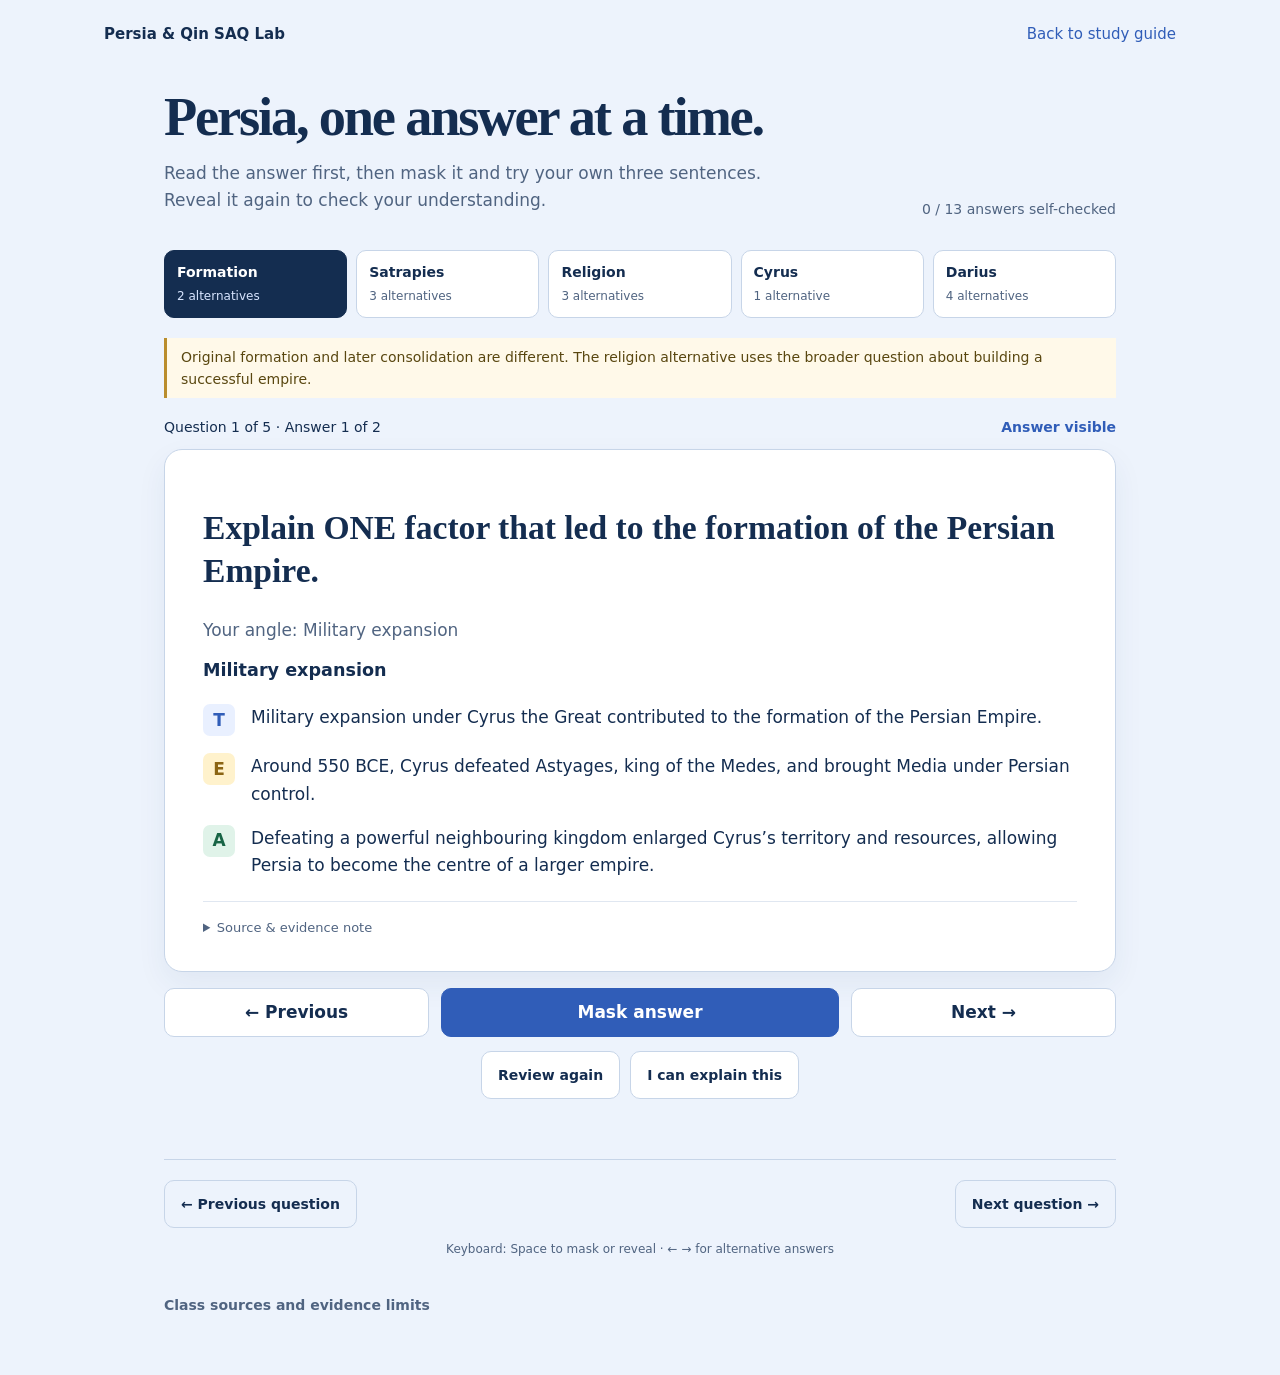
==== commit 1248eecc: "Replace incomplete Cyrus models with concrete verified conquest examples" ====
--- a/cards.html
+++ b/cards.html
@@ -14,14 +14,14 @@
 <div class="remember" id="remember" hidden><button id="again">Review again</button><button id="known">I can explain this</button></div><p id="status" class="saved" role="status" aria-live="polite"></p>
 <div class="question-nav"><button id="prevQuestion">← Previous question</button><button id="nextQuestion">Next question →</button></div>
 <p class="key-help">Keyboard: Space to mask or reveal · ← → for alternative answers</p>
-<details class="details"><summary>Class sources and evidence limits</summary><p>These cards use the verified teacher-provided Persian Podcast Notes Worksheet, its rubric, and the Religion and Political Authority Worksheet and teacher answer document, especially Source 6: the Behistun Inscription. The explanations are tutor analysis of those materials. No outside historical examples have been added.</p><p>The Persia worksheet is a notes template, not completed student notes. Its headings establish Cyrus’s expansion, Darius’s administration, satrapies, the Royal Road and tolerance; they do not supply a detailed conquest example. The formation and Cyrus cards therefore explicitly flag their weaker evidence. The unread podcast and museum presentation are not treated as verified sources.</p><p>Religious tolerance helps explain building lasting imperial rule. Darius’s later religious claims explain consolidation and legitimacy, not the original formation under Cyrus. Card 2 in the first question uses the broader successful-empire wording discussed in our revision.</p><p>Some questions have fewer than four distinct supported alternatives. Similar wording has not been padded into extra factors. T–E–A follows your class scaffold; the labels are for revision, and each model contains three sentences.</p><p>Self-assessments stay in this browser. They are not test scores, teacher marks or synced accounts.</p></details>
+<details class="details"><summary>Class sources and evidence limits</summary><p>These cards use the verified teacher-provided Persian Podcast Notes Worksheet, its rubric, and the Religion and Political Authority Worksheet and teacher answer document, especially Source 6: the Behistun Inscription. The explanations are tutor analysis of those materials. The two Cyrus conquest examples are verified supplementary museum background and are labelled separately from the class materials.</p><p>The Persia worksheet is a notes template, not completed student notes. Its headings establish Cyrus’s expansion, Darius’s administration, satrapies, the Royal Road and tolerance; they do not supply a detailed conquest example. The formation and Cyrus cards now supply concrete museum-verified examples instead of incomplete model answers. These facts have not been confirmed inside the assigned podcast or museum presentation.</p><p>Supplementary source: <a href="https://www.metmuseum.org/essays/the-achaemenid-persian-empire-550-330-b-c">The Metropolitan Museum of Art: The Achaemenid Persian Empire</a>.</p><p>Religious tolerance helps explain building lasting imperial rule. Darius’s later religious claims explain consolidation and legitimacy, not the original formation under Cyrus. Card 2 in the first question uses the broader successful-empire wording discussed in our revision.</p><p>Some questions have fewer than four distinct supported alternatives. Similar wording has not been padded into extra factors. T–E–A follows your class scaffold; the labels are for revision, and each model contains three sentences.</p><p>Self-assessments stay in this browser. They are not test scores, teacher marks or synced accounts.</p></details>
 </main>
 <script>
 const W='Persian Podcast Notes Worksheet: class topic and key concepts; explanation is tutor analysis.';
 const B='Religion and Political Authority Worksheet, Source 6 (Behistun), and teacher answer document; explanation is tutor analysis.';
 const groups=[
 {name:'Formation',prompt:'Explain ONE factor that led to the formation of the Persian Empire.',scope:'Original formation and later consolidation are different. The religion alternative uses the broader question about building a successful empire.',answers:[
-{name:'Military expansion — evidence incomplete',t:'Military expansion under Cyrus the Great contributed to the formation of the Persian Empire.',e:'',a:'Bringing different territories under one ruler expanded Persian control beyond its original kingdom and established an empire governing multiple peoples.',source:W+' Incomplete model: the E slot is intentionally unfilled; a named conquest from the teacher resource is still needed.'},
+{name:'Military expansion',t:'Military expansion under Cyrus the Great contributed to the formation of the Persian Empire.',e:'Around 550 BCE, Cyrus defeated Astyages, king of the Medes, and brought Media under Persian control.',a:'Defeating a powerful neighbouring kingdom enlarged Cyrus’s territory and resources, allowing Persia to become the centre of a larger empire.',source:'Supplementary museum background: The Metropolitan Museum of Art, The Achaemenid Persian Empire (550–330 BCE); not yet confirmed in the teacher’s assigned resources.'},
 {name:'Religious tolerance',prompt:'Explain ONE factor that helped Persia develop into a successful empire.',t:'Religious tolerance helped Persia build a successful empire by encouraging cooperation among conquered peoples.',e:'Persian rulers tolerated conquered peoples’ religions, customs and laws, allowing communities to retain local practices under Persian political authority.',a:'Preserving local traditions reduced the disruption caused by conquest and gave communities fewer reasons to resist, helping Persian rulers turn military victories into lasting imperial control.',source:W+' Scope: this explains durable imperial rule, not the precise event that founded the empire.'}
 ]},
 {name:'Satrapies',prompt:'Explain ONE way the satrapy system contributed to Persian success.',scope:'Three supported mechanisms: distributing work, extending royal authority, and coordinating government. A satrapy is a province; a satrap is its governor.',answers:[
@@ -34,8 +34,8 @@
 {name:'Divine legitimacy',t:'Religion supported Persian success by strengthening the king’s claim to legitimate authority.',e:'In the Behistun Inscription, dated around 520 BCE, Darius credited Ahura Mazda with granting him kingship and authority over twenty-three lands, including Babylonia and Egypt.',a:'This presented his kingship as divinely approved, giving subjects a reason to recognize his authority beyond his possession of military power.',source:B},
 {name:'Righteous order',t:'Religion supported Persian authority by presenting the suppression of rebellion as the restoration of righteous order.',e:'Darius associated his suppression of rebellions with Ahura Mazda and asha, the Zoroastrian concept of truth, order and righteousness.',a:'This framing could make support for Darius appear morally justified and portray resistance as a threat to rightful order, strengthening his argument for obedience.',source:B}
 ]},
-{name:'Cyrus',prompt:'Explain ONE characteristic of Cyrus’s leadership.',scope:'Expansion is the supported characteristic here; its evidence still needs a named historical example. Specific personal acts of tolerance remain unverified.',answers:[
-{name:'Expansionist leadership — evidence incomplete',t:'One characteristic of Cyrus’s leadership was his emphasis on territorial expansion.',e:'',a:'Extending Persian authority over additional territories made Cyrus central to the empire’s growth and increased the range of peoples brought under Persian rule.',source:W+' Incomplete model: the E slot is intentionally unfilled; a concrete teacher-confirmed example is still needed.'}
+{name:'Cyrus',prompt:'Explain ONE characteristic of Cyrus’s leadership.',scope:'Use a named event and date to demonstrate Cyrus’s leadership, then explain what the event shows.',answers:[
+{name:'Expansionist leadership',t:'One characteristic of Cyrus’s leadership was his emphasis on territorial expansion.',e:'In 539 BCE, Cyrus captured Babylon and incorporated the Babylonian kingdom into the Persian Empire.',a:'Taking control of an established kingdom extended Persian authority over additional territory and resources, demonstrating Cyrus’s emphasis on expanding imperial power.',source:'Supplementary museum background: The Metropolitan Museum of Art, The Achaemenid Persian Empire (550–330 BCE); not yet confirmed in the teacher’s assigned resources.'}
 ]},
 {name:'Darius',prompt:'Explain ONE characteristic of Darius’s leadership.',scope:'Four distinct alternatives: administrative organization, infrastructure, religious legitimacy and royal ancestry.',answers:[
 {name:'Administrative organization',t:'One characteristic of Darius’s leadership was his emphasis on organizing imperial government.',e:'Darius’s administration used satrapies as provincial units, with satraps carrying out regional government while remaining subject to the Persian king’s overall authority.',a:'Dividing administrative responsibilities among regional governors made a large empire more manageable while preserving the king’s overall authority.',source:W},
